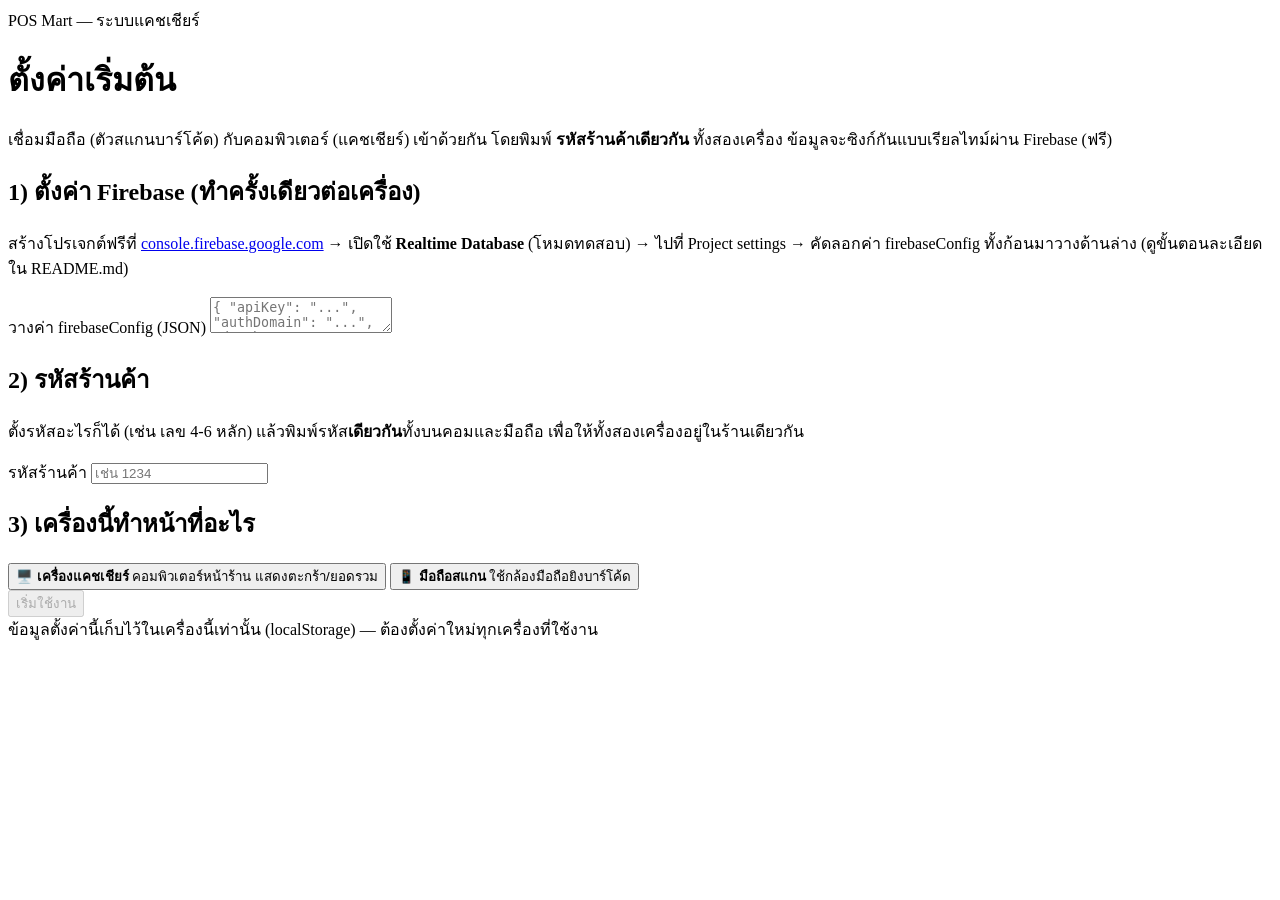
==== index.html @ 31ddeb0e "Add files via upload" ====
<!DOCTYPE html>
<html lang="th">
<head>
<meta charset="UTF-8">
<meta name="viewport" content="width=device-width, initial-scale=1.0">
<title>ตั้งค่าระบบแคชเชียร์</title>
<link rel="stylesheet" href="css/style.css">
</head>
<body>
<div class="screen">
  <div class="topbar">
    <div class="brand"><span class="dot"></span> POS Mart — ระบบแคชเชียร์</div>
  </div>

  <div class="hero">
    <h1>ตั้งค่าเริ่มต้น</h1>
    <p class="sub">เชื่อมมือถือ (ตัวสแกนบาร์โค้ด) กับคอมพิวเตอร์ (แคชเชียร์) เข้าด้วยกัน โดยพิมพ์
      <b>รหัสร้านค้าเดียวกัน</b> ทั้งสองเครื่อง ข้อมูลจะซิงก์กันแบบเรียลไทม์ผ่าน Firebase (ฟรี)</p>

    <div class="card">
      <h2>1) ตั้งค่า Firebase (ทำครั้งเดียวต่อเครื่อง)</h2>
      <p class="hint">
        สร้างโปรเจกต์ฟรีที่ <a href="https://console.firebase.google.com" target="_blank" rel="noopener">console.firebase.google.com</a>
        → เปิดใช้ <b>Realtime Database</b> (โหมดทดสอบ) → ไปที่ Project settings → คัดลอกค่า
        <span class="num">firebaseConfig</span> ทั้งก้อนมาวางด้านล่าง (ดูขั้นตอนละเอียดใน README.md)
      </p>
      <div class="field">
        <label for="fbConfig">วางค่า firebaseConfig (JSON)</label>
        <textarea id="fbConfig" placeholder='{ "apiKey": "...", "authDomain": "...", "databaseURL": "https://xxx.firebaseio.com", "projectId": "...", ... }'></textarea>
      </div>
      <div id="fbErr" class="error-msg" style="display:none;"></div>
      <div id="fbOk" class="success-msg" style="display:none;">✓ รูปแบบข้อมูลถูกต้อง</div>
    </div>

    <div class="card">
      <h2>2) รหัสร้านค้า</h2>
      <p class="hint">ตั้งรหัสอะไรก็ได้ (เช่น เลข 4-6 หลัก) แล้วพิมพ์รหัส<b>เดียวกัน</b>ทั้งบนคอมและมือถือ เพื่อให้ทั้งสองเครื่องอยู่ในร้านเดียวกัน</p>
      <div class="field">
        <label for="storeCode">รหัสร้านค้า</label>
        <input id="storeCode" type="text" placeholder="เช่น 1234" maxlength="20">
      </div>
    </div>

    <div class="card">
      <h2>3) เครื่องนี้ทำหน้าที่อะไร</h2>
      <div class="role-picker">
        <button class="role-btn" data-role="cashier" type="button">
          <span class="emoji">🖥️</span>
          <strong>เครื่องแคชเชียร์</strong>
          <span class="desc">คอมพิวเตอร์หน้าร้าน แสดงตะกร้า/ยอดรวม</span>
        </button>
        <button class="role-btn" data-role="scanner" type="button">
          <span class="emoji">📱</span>
          <strong>มือถือสแกน</strong>
          <span class="desc">ใช้กล้องมือถือยิงบาร์โค้ด</span>
        </button>
      </div>
    </div>

    <button id="startBtn" class="btn-primary" disabled>เริ่มใช้งาน</button>
    <div id="startErr" class="error-msg" style="display:none;"></div>
  </div>

  <div class="footer-note">ข้อมูลตั้งค่านี้เก็บไว้ในเครื่องนี้เท่านั้น (localStorage) — ต้องตั้งค่าใหม่ทุกเครื่องที่ใช้งาน</div>
</div>

<script src="js/app.js"></script>
<script>
  let selectedRole = getRole() || null;

  // prefill if returning
  const existingCfg = getFirebaseConfig();
  if(existingCfg) document.getElementById('fbConfig').value = JSON.stringify(existingCfg, null, 2);
  const existingCode = getStoreCode();
  if(existingCode) document.getElementById('storeCode').value = existingCode;
  if(selectedRole){
    document.querySelectorAll('.role-btn').forEach(b=>{
      if(b.dataset.role === selectedRole) b.classList.add('selected');
    });
  }

  document.querySelectorAll('.role-btn').forEach(btn=>{
    btn.addEventListener('click', ()=>{
      document.querySelectorAll('.role-btn').forEach(b=>b.classList.remove('selected'));
      btn.classList.add('selected');
      selectedRole = btn.dataset.role;
      validate();
    });
  });

  const fbConfigEl = document.getElementById('fbConfig');
  const storeCodeEl = document.getElementById('storeCode');
  const fbErr = document.getElementById('fbErr');
  const fbOk = document.getElementById('fbOk');
  const startBtn = document.getElementById('startBtn');
  const startErr = document.getElementById('startErr');

  function parseConfig(){
    const raw = fbConfigEl.value.trim();
    if(!raw) return null;
    try{
      const obj = JSON.parse(raw);
      if(obj.apiKey && obj.databaseURL){ return obj; }
      return null;
    }catch(e){ return null; }
  }

  function validate(){
    const cfg = parseConfig();
    const codeOk = storeCodeEl.value.trim().length > 0;
    if(fbConfigEl.value.trim().length === 0){
      fbErr.style.display='none'; fbOk.style.display='none';
    } else if(!cfg){
      fbErr.textContent = 'รูปแบบ JSON ไม่ถูกต้อง หรือขาด apiKey / databaseURL';
      fbErr.style.display='block'; fbOk.style.display='none';
    } else {
      fbErr.style.display='none'; fbOk.style.display='block';
    }
    startBtn.disabled = !(cfg && codeOk && selectedRole);
  }

  fbConfigEl.addEventListener('input', validate);
  storeCodeEl.addEventListener('input', validate);
  validate();

  startBtn.addEventListener('click', ()=>{
    const cfg = parseConfig();
    const code = storeCodeEl.value.trim();
    if(!cfg || !code || !selectedRole) return;
    localStorage.setItem(LS_KEYS.FIREBASE_CONFIG, JSON.stringify(cfg));
    localStorage.setItem(LS_KEYS.STORE_CODE, code);
    localStorage.setItem(LS_KEYS.ROLE, selectedRole);
    goTo(selectedRole === 'cashier' ? 'cashier.html' : 'scanner.html');
  });
</script>
</body>
</html>
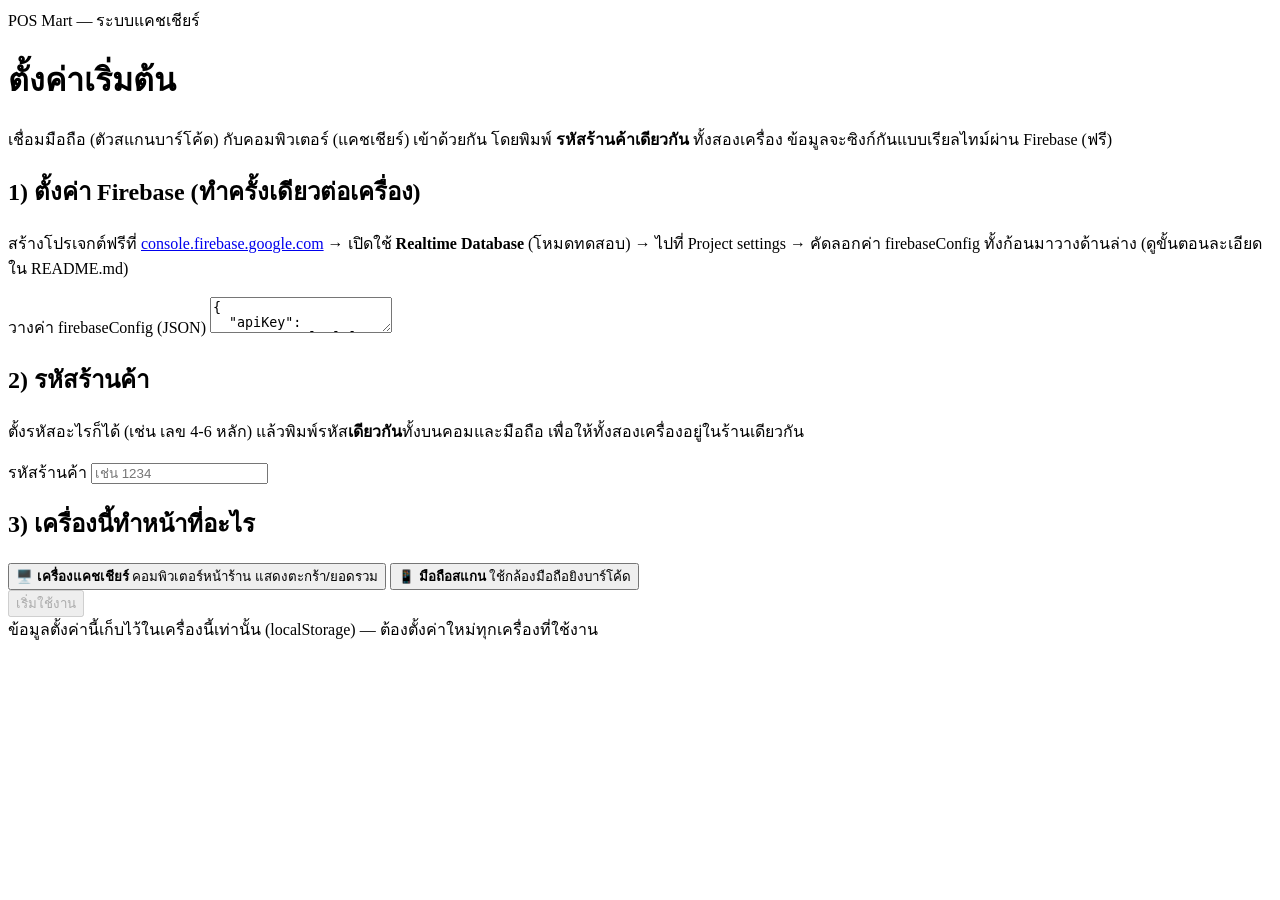
==== commit e946abfc: "Update index.html" ====
--- a/index.html
+++ b/index.html
@@ -26,7 +26,15 @@
       </p>
       <div class="field">
         <label for="fbConfig">วางค่า firebaseConfig (JSON)</label>
-        <textarea id="fbConfig" placeholder='{ "apiKey": "...", "authDomain": "...", "databaseURL": "https://xxx.firebaseio.com", "projectId": "...", ... }'></textarea>
+        <textarea id="fbConfig" placeholder='{ "apiKey": "...", "authDomain": "...", "databaseURL": "https://xxx.firebaseio.com", "projectId": "...", ... }'>{
+  "apiKey": "AIzaSyD5O3AlUzl3lsIY2D0EKz3VcSRrdp95ZyA",
+  "authDomain": "pos-sym.firebaseapp.com",
+  "databaseURL": "https://pos-sym-default-rtdb.asia-southeast1.firebasedatabase.app",
+  "projectId": "pos-sym",
+  "storageBucket": "pos-sym.firebasestorage.app",
+  "messagingSenderId": "713361882605",
+  "appId": "1:713361882605:web:24bf2f306c1fb013dc3be4"
+}</textarea>
       </div>
       <div id="fbErr" class="error-msg" style="display:none;"></div>
       <div id="fbOk" class="success-msg" style="display:none;">✓ รูปแบบข้อมูลถูกต้อง</div>
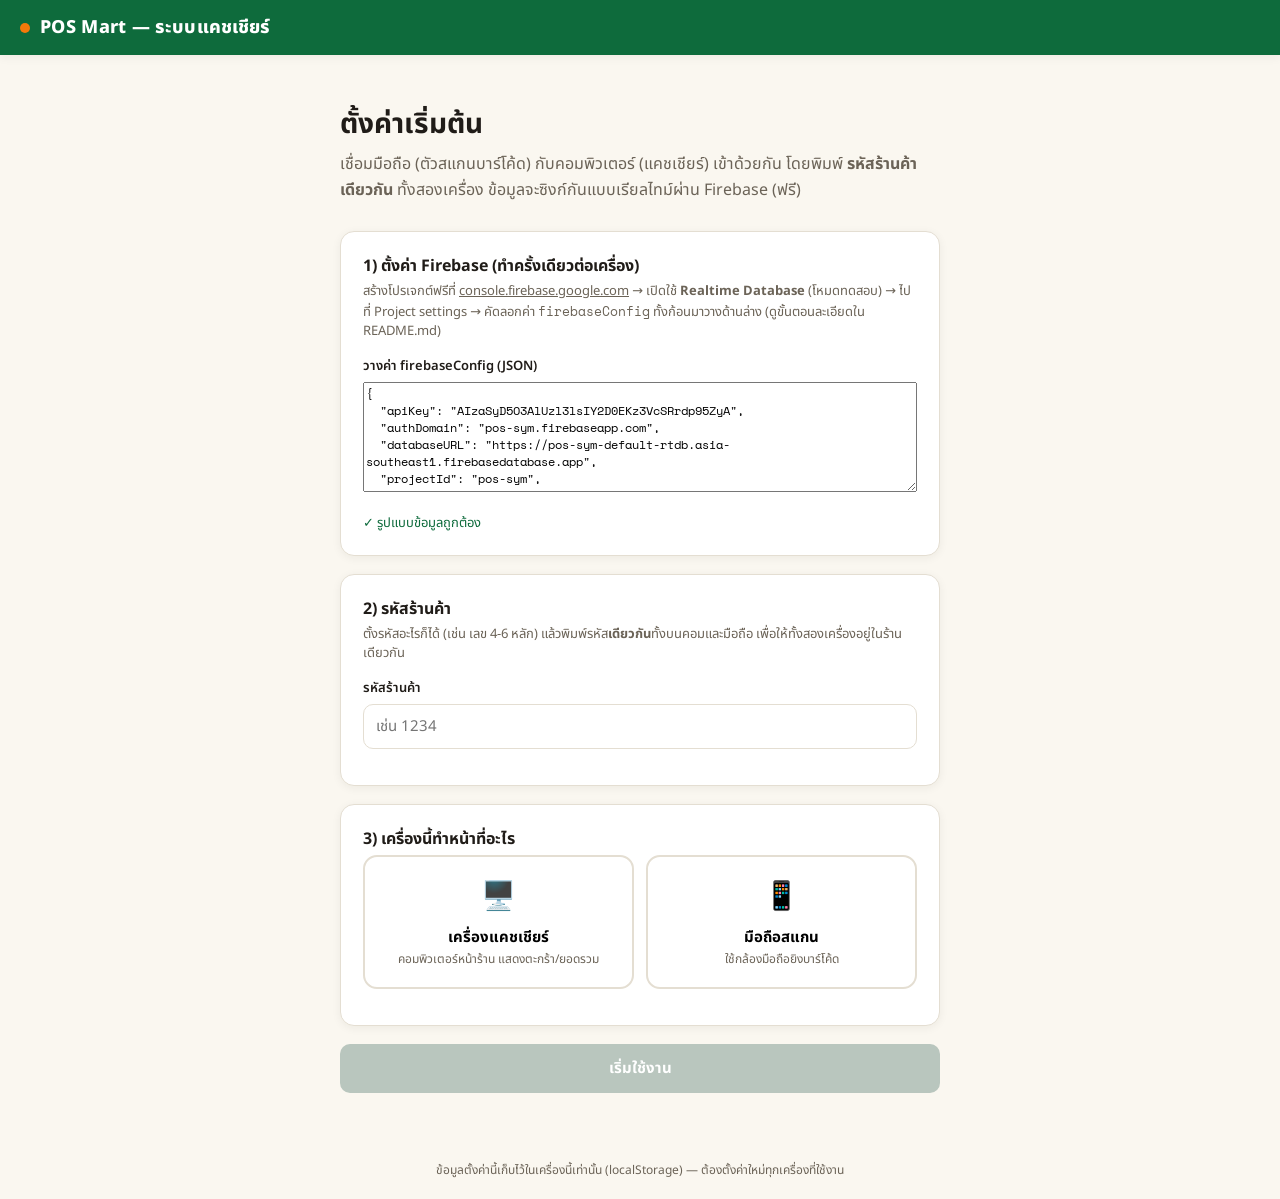
==== commit 6c338c7a: "Add files via upload" ====
--- a/index.html
+++ b/index.html
@@ -4,7 +4,7 @@
 <meta charset="UTF-8">
 <meta name="viewport" content="width=device-width, initial-scale=1.0">
 <title>ตั้งค่าระบบแคชเชียร์</title>
-<link rel="stylesheet" href="css/style.css">
+<link rel="stylesheet" href="style.css">
 </head>
 <body>
 <div class="screen">
@@ -72,7 +72,7 @@
   <div class="footer-note">ข้อมูลตั้งค่านี้เก็บไว้ในเครื่องนี้เท่านั้น (localStorage) — ต้องตั้งค่าใหม่ทุกเครื่องที่ใช้งาน</div>
 </div>
 
-<script src="js/app.js"></script>
+<script src="app.js"></script>
 <script>
   let selectedRole = getRole() || null;
 
--- a/style.css
+++ b/style.css
@@ -0,0 +1,273 @@
+/* =========================================================
+   ระบบแคชเชียร์ (Convenience Store POS)
+   Design tokens
+   - Base:     #FAF7F0  (receipt paper)
+   - Ink:      #201C18  (text)
+   - Green:    #0E6B3C  (fresh / brand)
+   - Orange:   #F4790A  (price tag / accent)
+   - Red:      #D8402C  (total / alerts)
+   - Line:     #E4DED2  (hairline dividers)
+   - LED bg:   #0B1410  (register display)
+   - LED text: #33FF8C  (register display glow)
+   ========================================================= */
+
+@import url('https://fonts.googleapis.com/css2?family=Noto+Sans+Thai:wght@400;500;600;700;800&family=Space+Mono:wght@400;700&display=swap');
+
+:root{
+  --paper:#FAF7F0;
+  --ink:#201C18;
+  --ink-soft:#6B6357;
+  --green:#0E6B3C;
+  --green-dark:#0A4E2C;
+  --orange:#F4790A;
+  --red:#D8402C;
+  --line:#E4DED2;
+  --card:#FFFFFF;
+  --led-bg:#0B1410;
+  --led-text:#33FF8C;
+  --radius:14px;
+  --shadow: 0 2px 10px rgba(32,28,24,0.06);
+}
+
+*{ box-sizing:border-box; }
+
+html,body{
+  margin:0; padding:0;
+  background:var(--paper);
+  color:var(--ink);
+  font-family:'Noto Sans Thai', system-ui, sans-serif;
+  -webkit-font-smoothing:antialiased;
+}
+
+.num{ font-family:'Space Mono', monospace; font-variant-numeric: tabular-nums; }
+
+a{ color:inherit; }
+
+button{
+  font-family:inherit;
+  cursor:pointer;
+  border:none;
+  border-radius:10px;
+}
+button:focus-visible, input:focus-visible, select:focus-visible, [tabindex]:focus-visible{
+  outline:3px solid var(--orange);
+  outline-offset:2px;
+}
+
+input, select{
+  font-family:inherit;
+  border:1.5px solid var(--line);
+  border-radius:10px;
+  padding:10px 12px;
+  font-size:15px;
+  background:var(--card);
+  color:var(--ink);
+}
+
+/* ---------- layout shells ---------- */
+.screen{
+  min-height:100vh;
+  display:flex;
+  flex-direction:column;
+}
+
+.topbar{
+  display:flex;
+  align-items:center;
+  justify-content:space-between;
+  gap:12px;
+  padding:14px 20px;
+  background:var(--green);
+  color:#fff;
+  box-shadow:var(--shadow);
+  position:sticky; top:0; z-index:20;
+}
+.topbar .brand{
+  display:flex; align-items:center; gap:10px;
+  font-weight:800; letter-spacing:.3px; font-size:18px;
+}
+.brand .dot{ width:10px; height:10px; border-radius:50%; background:var(--orange); }
+.topbar .store-code{
+  font-family:'Space Mono', monospace;
+  background:rgba(255,255,255,.14);
+  padding:4px 10px;
+  border-radius:8px;
+  font-size:13px;
+  letter-spacing:1px;
+}
+.topbar .tabs{ display:flex; gap:6px; }
+.topbar .tabs button{
+  background:transparent; color:#fff; opacity:.72;
+  padding:8px 14px; font-size:14px; font-weight:600; border-radius:8px;
+}
+.topbar .tabs button.active{ opacity:1; background:rgba(255,255,255,.18); }
+.topbar .reset-link{ font-size:12px; color:#fff; opacity:.7; text-decoration:underline; background:none; padding:4px; }
+
+.container{
+  flex:1;
+  width:100%;
+  max-width:1160px;
+  margin:0 auto;
+  padding:20px;
+}
+
+/* ---------- setup / index page ---------- */
+.hero{
+  max-width:640px; margin:0 auto; padding:48px 20px;
+}
+.hero h1{ font-size:28px; margin:0 0 6px; }
+.hero .sub{ color:var(--ink-soft); margin:0 0 28px; line-height:1.6; }
+.card{
+  background:var(--card);
+  border:1px solid var(--line);
+  border-radius:var(--radius);
+  box-shadow:var(--shadow);
+  padding:22px;
+  margin-bottom:18px;
+}
+.card h2{ font-size:16px; margin:0 0 4px; }
+.card .hint{ font-size:13px; color:var(--ink-soft); margin:0 0 14px; line-height:1.5; }
+.field{ margin-bottom:14px; }
+.field label{ display:block; font-size:13px; font-weight:600; margin-bottom:6px; }
+.field input, .field select, .field textarea{ width:100%; }
+.field textarea{ font-family:'Space Mono',monospace; font-size:12px; min-height:110px; resize:vertical; }
+
+.role-picker{ display:grid; grid-template-columns:1fr 1fr; gap:12px; margin-bottom:14px; }
+.role-btn{
+  background:var(--card); border:2px solid var(--line); border-radius:var(--radius);
+  padding:18px 14px; text-align:center; transition:.15s;
+}
+.role-btn .emoji{ font-size:28px; display:block; margin-bottom:8px; }
+.role-btn strong{ display:block; font-size:15px; }
+.role-btn span.desc{ font-size:12px; color:var(--ink-soft); }
+.role-btn.selected{ border-color:var(--green); background:#F0F8F3; }
+
+.btn-primary{
+  background:var(--green); color:#fff; font-weight:700; font-size:15px;
+  padding:13px 20px; width:100%;
+}
+.btn-primary:disabled{ background:#B9C6BE; cursor:not-allowed; }
+.btn-secondary{
+  background:#fff; color:var(--ink); border:1.5px solid var(--line); font-weight:600;
+  padding:11px 18px;
+}
+.btn-danger{ background:var(--red); color:#fff; font-weight:700; }
+.btn-ghost{ background:transparent; color:var(--ink-soft); font-weight:600; text-decoration:underline; }
+
+.error-msg{ color:var(--red); font-size:13px; margin-top:8px; }
+.success-msg{ color:var(--green); font-size:13px; margin-top:8px; }
+
+/* ---------- cashier screen ---------- */
+.pos-grid{
+  display:grid;
+  grid-template-columns: 1.5fr 1fr;
+  gap:18px;
+  align-items:start;
+}
+@media (max-width: 860px){ .pos-grid{ grid-template-columns:1fr; } }
+
+.cart-card{
+  background:var(--card); border:1px solid var(--line); border-radius:var(--radius);
+  box-shadow:var(--shadow); overflow:hidden;
+}
+.cart-head{
+  display:grid; grid-template-columns: 1fr 90px 120px 90px 36px;
+  padding:12px 16px; font-size:12px; font-weight:700; color:var(--ink-soft);
+  border-bottom:1px solid var(--line); background:#FBF9F4;
+}
+.cart-row{
+  display:grid; grid-template-columns: 1fr 90px 120px 90px 36px;
+  padding:12px 16px; align-items:center; border-bottom:1px solid var(--line);
+  font-size:14px;
+}
+.cart-row:last-child{ border-bottom:none; }
+.cart-row .name{ font-weight:600; }
+.cart-row .barcode{ font-size:11px; color:var(--ink-soft); font-family:'Space Mono',monospace; }
+.qty-ctrl{ display:flex; align-items:center; gap:6px; }
+.qty-ctrl button{ width:26px; height:26px; background:#F0EEE7; font-weight:700; }
+.qty-ctrl span{ min-width:20px; text-align:center; font-family:'Space Mono',monospace; }
+.row-total{ font-weight:700; font-family:'Space Mono',monospace; }
+.del-btn{ background:transparent; color:var(--red); font-size:18px; }
+
+.empty-cart{ padding:60px 20px; text-align:center; color:var(--ink-soft); }
+.empty-cart .big{ font-size:38px; margin-bottom:10px; }
+
+.checkout-card{
+  background:var(--card); border:1px solid var(--line); border-radius:var(--radius);
+  box-shadow:var(--shadow); padding:20px; position:sticky; top:90px;
+}
+.led-display{
+  background:var(--led-bg); border-radius:10px; padding:18px 16px; margin-bottom:16px;
+}
+.led-display .label{ color:#8FE3B4; font-size:11px; letter-spacing:2px; margin-bottom:4px; }
+.led-display .amount{
+  color:var(--led-text); font-family:'Space Mono',monospace; font-size:36px; font-weight:700;
+  text-shadow:0 0 12px rgba(51,255,140,.55);
+  text-align:right;
+}
+.led-display .amount small{ font-size:16px; }
+.summary-line{ display:flex; justify-content:space-between; font-size:13px; color:var(--ink-soft); margin-bottom:6px; }
+.summary-line b{ color:var(--ink); font-family:'Space Mono',monospace; }
+
+.scan-code-box{
+  display:flex; align-items:center; justify-content:space-between; gap:10px;
+  background:#FFF6EA; border:1.5px dashed var(--orange); border-radius:10px;
+  padding:12px 14px; margin-bottom:16px;
+}
+.scan-code-box .code{ font-family:'Space Mono',monospace; font-size:20px; font-weight:700; letter-spacing:3px; color:var(--orange); }
+.scan-code-box .lbl{ font-size:11px; color:var(--ink-soft); }
+
+.quick-add{ display:flex; gap:8px; margin-bottom:16px; }
+.quick-add input{ flex:1; }
+
+/* ---------- products tab ---------- */
+.table-wrap{ background:var(--card); border:1px solid var(--line); border-radius:var(--radius); box-shadow:var(--shadow); overflow:hidden; }
+table{ width:100%; border-collapse:collapse; font-size:14px; }
+th, td{ text-align:left; padding:10px 14px; border-bottom:1px solid var(--line); }
+th{ font-size:12px; color:var(--ink-soft); background:#FBF9F4; }
+tr:last-child td{ border-bottom:none; }
+.price-tag{ font-family:'Space Mono',monospace; font-weight:700; color:var(--orange); }
+.icon-btn{ background:transparent; padding:6px; font-size:15px; }
+.icon-btn.edit{ color:var(--green); }
+.icon-btn.del{ color:var(--red); }
+
+.toolbar{ display:flex; justify-content:space-between; align-items:center; margin-bottom:14px; gap:10px; flex-wrap:wrap; }
+.toolbar input[type=search]{ min-width:220px; }
+
+/* ---------- sales tab ---------- */
+.sale-item{ display:flex; justify-content:space-between; align-items:center; padding:14px 16px; border-bottom:1px solid var(--line); }
+.sale-item:last-child{ border-bottom:none; }
+.sale-item .meta{ font-size:12px; color:var(--ink-soft); }
+.sale-item .amt{ font-family:'Space Mono',monospace; font-weight:700; font-size:16px; color:var(--green); }
+
+/* ---------- scanner (mobile) ---------- */
+.scanner-wrap{ max-width:480px; margin:0 auto; padding:16px; }
+#reader{ border-radius:var(--radius); overflow:hidden; box-shadow:var(--shadow); border:1px solid var(--line); }
+.scan-toast{
+  position:fixed; left:50%; bottom:24px; transform:translateX(-50%);
+  background:var(--ink); color:#fff; padding:14px 20px; border-radius:12px;
+  font-size:14px; box-shadow:0 6px 20px rgba(0,0,0,.25); max-width:90vw; text-align:center;
+  z-index:50; opacity:0; transition:opacity .25s, transform .25s;
+}
+.scan-toast.show{ opacity:1; transform:translateX(-50%) translateY(0); }
+.scan-toast.ok{ background:var(--green-dark); }
+.scan-toast.warn{ background:var(--orange); }
+.scan-toast.err{ background:var(--red); }
+
+.recent-log{ margin-top:16px; }
+.recent-log .item{ display:flex; justify-content:space-between; padding:9px 4px; border-bottom:1px solid var(--line); font-size:13px; }
+
+.modal-overlay{
+  position:fixed; inset:0; background:rgba(20,18,15,.55); display:flex; align-items:flex-end;
+  justify-content:center; z-index:60;
+}
+.modal-sheet{
+  background:#fff; width:100%; max-width:480px; border-radius:18px 18px 0 0; padding:22px;
+  box-shadow:0 -6px 30px rgba(0,0,0,.2);
+}
+.modal-sheet h3{ margin:0 0 4px; }
+.modal-sheet .hint{ font-size:13px; color:var(--ink-soft); margin:0 0 16px; }
+.modal-actions{ display:flex; gap:10px; margin-top:16px; }
+.modal-actions button{ flex:1; padding:13px; font-weight:700; }
+
+.footer-note{ text-align:center; color:var(--ink-soft); font-size:12px; padding:20px; }
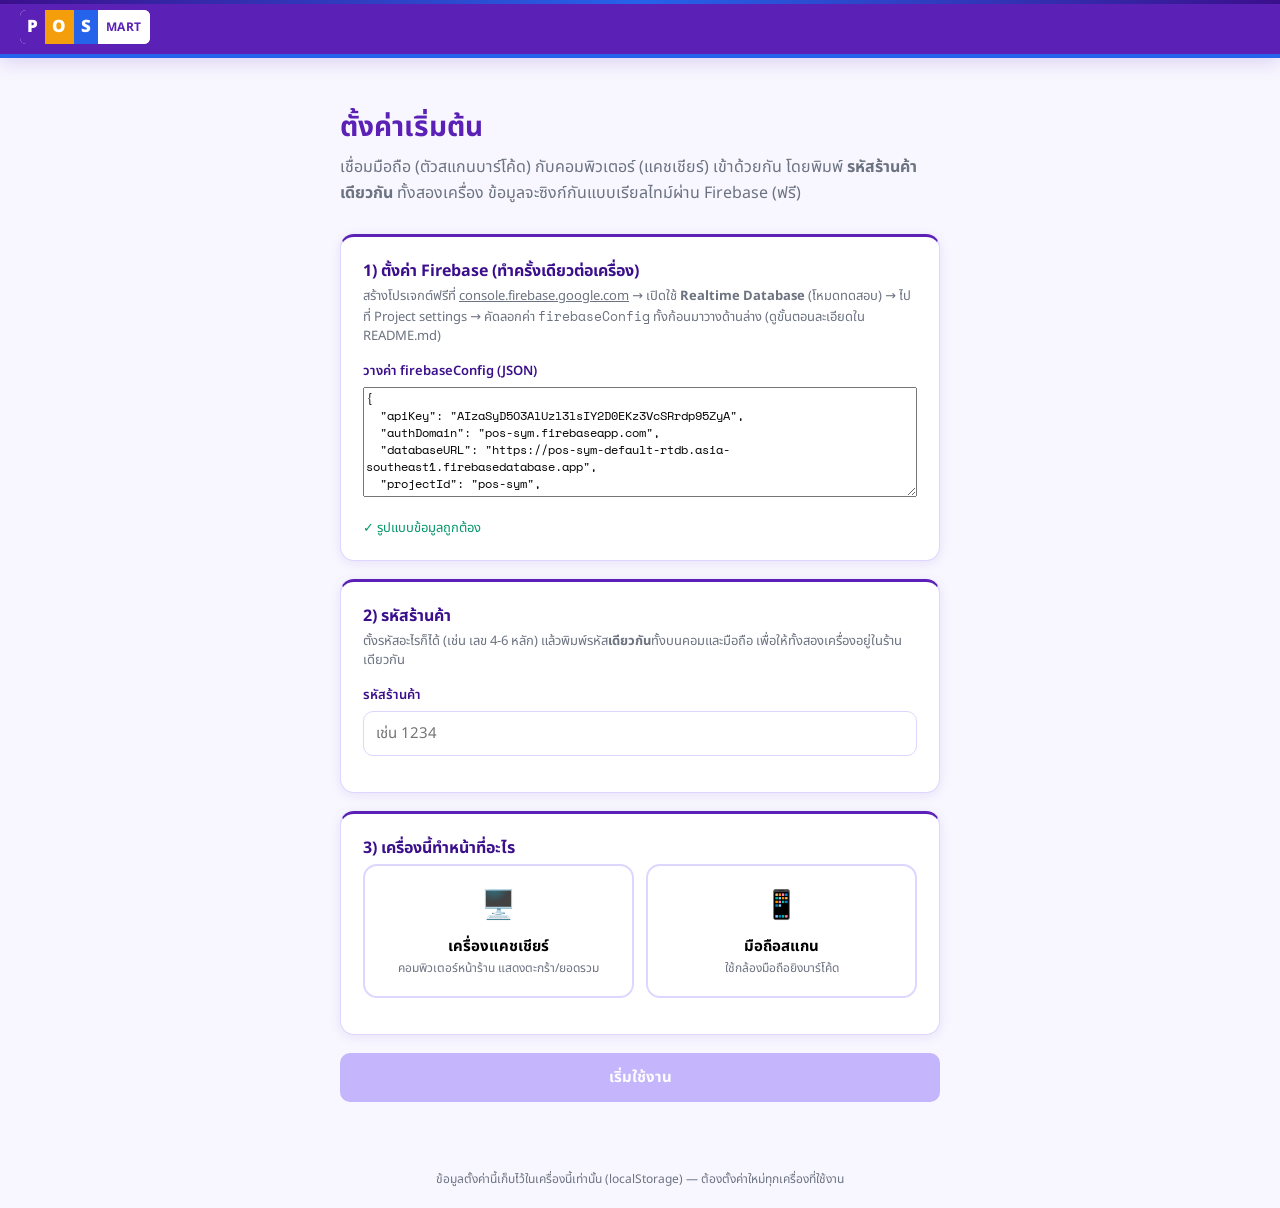
==== commit 8d481a12: "Add files via upload" ====
--- a/index.html
+++ b/index.html
@@ -9,7 +9,14 @@
 <body>
 <div class="screen">
   <div class="topbar">
-    <div class="brand"><span class="dot"></span> POS Mart — ระบบแคชเชียร์</div>
+    <div class="brand">
+      <div class="brand-logo">
+        <div class="seg seg-p">P</div>
+        <div class="seg seg-o">O</div>
+        <div class="seg seg-s">S</div>
+        <div class="seg seg-name">MART</div>
+      </div>
+    </div>
   </div>
 
   <div class="hero">
--- a/style.css
+++ b/style.css
@@ -1,32 +1,37 @@
 /* =========================================================
-   ระบบแคชเชียร์ (Convenience Store POS)
-   Design tokens
-   - Base:     #FAF7F0  (receipt paper)
-   - Ink:      #201C18  (text)
-   - Green:    #0E6B3C  (fresh / brand)
-   - Orange:   #F4790A  (price tag / accent)
-   - Red:      #D8402C  (total / alerts)
-   - Line:     #E4DED2  (hairline dividers)
-   - LED bg:   #0B1410  (register display)
-   - LED text: #33FF8C  (register display glow)
+   POS Mart — 7-Eleven inspired: Purple · White · Blue
    ========================================================= */
 
 @import url('https://fonts.googleapis.com/css2?family=Noto+Sans+Thai:wght@400;500;600;700;800&family=Space+Mono:wght@400;700&display=swap');
 
 :root{
-  --paper:#FAF7F0;
-  --ink:#201C18;
-  --ink-soft:#6B6357;
-  --green:#0E6B3C;
-  --green-dark:#0A4E2C;
-  --orange:#F4790A;
-  --red:#D8402C;
-  --line:#E4DED2;
+  /* Core palette — 7-Eleven inspired */
+  --purple:#5B21B6;
+  --purple-dark:#3B0F8C;
+  --purple-mid:#7C3AED;
+  --purple-light:#EDE9FE;
+  --blue:#1D4ED8;
+  --blue-mid:#2563EB;
+  --blue-light:#DBEAFE;
+  --white:#FFFFFF;
+
+  /* Functional */
+  --paper:#F8F7FF;
+  --ink:#1E1B4B;
+  --ink-soft:#6B7280;
+  --line:#DDD6FE;
   --card:#FFFFFF;
-  --led-bg:#0B1410;
-  --led-text:#33FF8C;
+  --red:#DC2626;
+  --orange:#F59E0B;
+  --green:#059669;
+
+  /* LED display */
+  --led-bg:#0D0B2A;
+  --led-text:#A78BFA;
+
   --radius:14px;
-  --shadow: 0 2px 10px rgba(32,28,24,0.06);
+  --shadow: 0 2px 12px rgba(91,33,182,0.10);
+  --shadow-strong: 0 4px 20px rgba(91,33,182,0.18);
 }
 
 *{ box-sizing:border-box; }
@@ -40,7 +45,6 @@
 }
 
 .num{ font-family:'Space Mono', monospace; font-variant-numeric: tabular-nums; }
-
 a{ color:inherit; }
 
 button{
@@ -50,7 +54,7 @@
   border-radius:10px;
 }
 button:focus-visible, input:focus-visible, select:focus-visible, [tabindex]:focus-visible{
-  outline:3px solid var(--orange);
+  outline:3px solid var(--blue-mid);
   outline-offset:2px;
 }
 
@@ -71,21 +75,51 @@
   flex-direction:column;
 }
 
+/* ---------- TOPBAR — 7-Eleven stripe style ---------- */
 .topbar{
   display:flex;
   align-items:center;
   justify-content:space-between;
   gap:12px;
-  padding:14px 20px;
-  background:var(--green);
+  padding:0 20px;
+  background:var(--purple);
   color:#fff;
-  box-shadow:var(--shadow);
+  box-shadow:var(--shadow-strong);
   position:sticky; top:0; z-index:20;
-}
+  min-height:58px;
+  border-bottom:4px solid var(--blue-mid);
+}
+/* Seven-style accent stripe at top */
+.topbar::before{
+  content:'';
+  position:absolute;
+  top:0; left:0; right:0;
+  height:4px;
+  background: linear-gradient(90deg, var(--purple-dark) 0%, var(--blue-mid) 50%, var(--purple-dark) 100%);
+}
+
 .topbar .brand{
   display:flex; align-items:center; gap:10px;
   font-weight:800; letter-spacing:.3px; font-size:18px;
 }
+/* 7-Eleven style logo block */
+.brand-logo{
+  display:flex; align-items:center; gap:0;
+  background:#fff;
+  border-radius:6px;
+  overflow:hidden;
+  height:34px;
+}
+.brand-logo .seg{
+  display:flex; align-items:center; justify-content:center;
+  font-weight:900; font-size:17px; line-height:1;
+  padding:0 7px; height:100%;
+}
+.brand-logo .seg-p{ background:var(--purple); color:#fff; }
+.brand-logo .seg-o{ background:var(--orange); color:#fff; }
+.brand-logo .seg-s{ background:var(--blue-mid); color:#fff; }
+.brand-logo .seg-name{ background:#fff; color:var(--purple); font-size:12px; font-weight:700; padding:0 8px; letter-spacing:.5px; }
+
 .brand .dot{ width:10px; height:10px; border-radius:50%; background:var(--orange); }
 .topbar .store-code{
   font-family:'Space Mono', monospace;
@@ -95,12 +129,17 @@
   font-size:13px;
   letter-spacing:1px;
 }
-.topbar .tabs{ display:flex; gap:6px; }
+.topbar .tabs{ display:flex; gap:4px; }
 .topbar .tabs button{
   background:transparent; color:#fff; opacity:.72;
   padding:8px 14px; font-size:14px; font-weight:600; border-radius:8px;
-}
-.topbar .tabs button.active{ opacity:1; background:rgba(255,255,255,.18); }
+  transition:.15s;
+}
+.topbar .tabs button.active{
+  opacity:1;
+  background:var(--blue-mid);
+  box-shadow: 0 2px 8px rgba(37,99,235,.4);
+}
 .topbar .reset-link{ font-size:12px; color:#fff; opacity:.7; text-decoration:underline; background:none; padding:4px; }
 
 .container{
@@ -115,8 +154,9 @@
 .hero{
   max-width:640px; margin:0 auto; padding:48px 20px;
 }
-.hero h1{ font-size:28px; margin:0 0 6px; }
+.hero h1{ font-size:28px; margin:0 0 6px; color:var(--purple); }
 .hero .sub{ color:var(--ink-soft); margin:0 0 28px; line-height:1.6; }
+
 .card{
   background:var(--card);
   border:1px solid var(--line);
@@ -124,11 +164,12 @@
   box-shadow:var(--shadow);
   padding:22px;
   margin-bottom:18px;
-}
-.card h2{ font-size:16px; margin:0 0 4px; }
+  border-top:3px solid var(--purple);
+}
+.card h2{ font-size:16px; margin:0 0 4px; color:var(--purple-dark); }
 .card .hint{ font-size:13px; color:var(--ink-soft); margin:0 0 14px; line-height:1.5; }
 .field{ margin-bottom:14px; }
-.field label{ display:block; font-size:13px; font-weight:600; margin-bottom:6px; }
+.field label{ display:block; font-size:13px; font-weight:600; margin-bottom:6px; color:var(--purple-dark); }
 .field input, .field select, .field textarea{ width:100%; }
 .field textarea{ font-family:'Space Mono',monospace; font-size:12px; min-height:110px; resize:vertical; }
 
@@ -140,17 +181,29 @@
 .role-btn .emoji{ font-size:28px; display:block; margin-bottom:8px; }
 .role-btn strong{ display:block; font-size:15px; }
 .role-btn span.desc{ font-size:12px; color:var(--ink-soft); }
-.role-btn.selected{ border-color:var(--green); background:#F0F8F3; }
+.role-btn.selected{
+  border-color:var(--purple);
+  background:var(--purple-light);
+  box-shadow: 0 0 0 2px rgba(91,33,182,.2);
+}
 
 .btn-primary{
-  background:var(--green); color:#fff; font-weight:700; font-size:15px;
+  background: linear-gradient(135deg, var(--purple) 0%, var(--blue-mid) 100%);
+  color:#fff; font-weight:700; font-size:15px;
   padding:13px 20px; width:100%;
-}
-.btn-primary:disabled{ background:#B9C6BE; cursor:not-allowed; }
+  box-shadow: 0 3px 10px rgba(91,33,182,.3);
+  transition:.15s;
+}
+.btn-primary:hover:not(:disabled){
+  background: linear-gradient(135deg, var(--purple-dark) 0%, var(--blue) 100%);
+  box-shadow: 0 4px 14px rgba(91,33,182,.4);
+}
+.btn-primary:disabled{ background:#C4B5FD; cursor:not-allowed; box-shadow:none; }
 .btn-secondary{
-  background:#fff; color:var(--ink); border:1.5px solid var(--line); font-weight:600;
-  padding:11px 18px;
-}
+  background:#fff; color:var(--purple); border:1.5px solid var(--purple);
+  font-weight:600; padding:11px 18px; transition:.15s;
+}
+.btn-secondary:hover{ background:var(--purple-light); }
 .btn-danger{ background:var(--red); color:#fff; font-weight:700; }
 .btn-ghost{ background:transparent; color:var(--ink-soft); font-weight:600; text-decoration:underline; }
 
@@ -172,21 +225,23 @@
 }
 .cart-head{
   display:grid; grid-template-columns: 1fr 90px 120px 90px 36px;
-  padding:12px 16px; font-size:12px; font-weight:700; color:var(--ink-soft);
-  border-bottom:1px solid var(--line); background:#FBF9F4;
+  padding:12px 16px; font-size:12px; font-weight:700; color:#fff;
+  border-bottom:1px solid var(--line);
+  background: linear-gradient(90deg, var(--purple) 0%, var(--blue-mid) 100%);
 }
 .cart-row{
   display:grid; grid-template-columns: 1fr 90px 120px 90px 36px;
   padding:12px 16px; align-items:center; border-bottom:1px solid var(--line);
-  font-size:14px;
-}
+  font-size:14px; transition: background .15s;
+}
+.cart-row:hover{ background:#F5F3FF; }
 .cart-row:last-child{ border-bottom:none; }
 .cart-row .name{ font-weight:600; }
 .cart-row .barcode{ font-size:11px; color:var(--ink-soft); font-family:'Space Mono',monospace; }
 .qty-ctrl{ display:flex; align-items:center; gap:6px; }
-.qty-ctrl button{ width:26px; height:26px; background:#F0EEE7; font-weight:700; }
+.qty-ctrl button{ width:26px; height:26px; background:var(--purple-light); color:var(--purple); font-weight:700; border:1px solid var(--line); }
 .qty-ctrl span{ min-width:20px; text-align:center; font-family:'Space Mono',monospace; }
-.row-total{ font-weight:700; font-family:'Space Mono',monospace; }
+.row-total{ font-weight:700; font-family:'Space Mono',monospace; color:var(--blue-mid); }
 .del-btn{ background:transparent; color:var(--red); font-size:18px; }
 
 .empty-cart{ padding:60px 20px; text-align:center; color:var(--ink-soft); }
@@ -194,15 +249,19 @@
 
 .checkout-card{
   background:var(--card); border:1px solid var(--line); border-radius:var(--radius);
-  box-shadow:var(--shadow); padding:20px; position:sticky; top:90px;
-}
+  box-shadow:var(--shadow); padding:20px; position:sticky; top:72px;
+}
+
+/* LED display — purple glow */
 .led-display{
   background:var(--led-bg); border-radius:10px; padding:18px 16px; margin-bottom:16px;
-}
-.led-display .label{ color:#8FE3B4; font-size:11px; letter-spacing:2px; margin-bottom:4px; }
+  border:1px solid rgba(167,139,250,.2);
+  box-shadow: inset 0 0 20px rgba(91,33,182,.15);
+}
+.led-display .label{ color:#A78BFA; font-size:11px; letter-spacing:2px; margin-bottom:4px; text-transform:uppercase; }
 .led-display .amount{
   color:var(--led-text); font-family:'Space Mono',monospace; font-size:36px; font-weight:700;
-  text-shadow:0 0 12px rgba(51,255,140,.55);
+  text-shadow:0 0 16px rgba(167,139,250,.7), 0 0 4px rgba(167,139,250,.5);
   text-align:right;
 }
 .led-display .amount small{ font-size:16px; }
@@ -211,10 +270,10 @@
 
 .scan-code-box{
   display:flex; align-items:center; justify-content:space-between; gap:10px;
-  background:#FFF6EA; border:1.5px dashed var(--orange); border-radius:10px;
+  background:var(--blue-light); border:1.5px dashed var(--blue-mid); border-radius:10px;
   padding:12px 14px; margin-bottom:16px;
 }
-.scan-code-box .code{ font-family:'Space Mono',monospace; font-size:20px; font-weight:700; letter-spacing:3px; color:var(--orange); }
+.scan-code-box .code{ font-family:'Space Mono',monospace; font-size:20px; font-weight:700; letter-spacing:3px; color:var(--blue-mid); }
 .scan-code-box .lbl{ font-size:11px; color:var(--ink-soft); }
 
 .quick-add{ display:flex; gap:8px; margin-bottom:16px; }
@@ -224,11 +283,12 @@
 .table-wrap{ background:var(--card); border:1px solid var(--line); border-radius:var(--radius); box-shadow:var(--shadow); overflow:hidden; }
 table{ width:100%; border-collapse:collapse; font-size:14px; }
 th, td{ text-align:left; padding:10px 14px; border-bottom:1px solid var(--line); }
-th{ font-size:12px; color:var(--ink-soft); background:#FBF9F4; }
+th{ font-size:12px; color:#fff; background:linear-gradient(90deg, var(--purple) 0%, var(--blue-mid) 100%); }
 tr:last-child td{ border-bottom:none; }
-.price-tag{ font-family:'Space Mono',monospace; font-weight:700; color:var(--orange); }
+tr:hover td{ background:#F5F3FF; }
+.price-tag{ font-family:'Space Mono',monospace; font-weight:700; color:var(--purple); }
 .icon-btn{ background:transparent; padding:6px; font-size:15px; }
-.icon-btn.edit{ color:var(--green); }
+.icon-btn.edit{ color:var(--blue-mid); }
 .icon-btn.del{ color:var(--red); }
 
 .toolbar{ display:flex; justify-content:space-between; align-items:center; margin-bottom:14px; gap:10px; flex-wrap:wrap; }
@@ -238,36 +298,133 @@
 .sale-item{ display:flex; justify-content:space-between; align-items:center; padding:14px 16px; border-bottom:1px solid var(--line); }
 .sale-item:last-child{ border-bottom:none; }
 .sale-item .meta{ font-size:12px; color:var(--ink-soft); }
-.sale-item .amt{ font-family:'Space Mono',monospace; font-weight:700; font-size:16px; color:var(--green); }
+.sale-item .amt{ font-family:'Space Mono',monospace; font-weight:700; font-size:16px; color:var(--purple); }
 
 /* ---------- scanner (mobile) ---------- */
 .scanner-wrap{ max-width:480px; margin:0 auto; padding:16px; }
-#reader{ border-radius:var(--radius); overflow:hidden; box-shadow:var(--shadow); border:1px solid var(--line); }
+#reader{
+  border-radius:var(--radius); overflow:hidden; box-shadow:var(--shadow-strong);
+  border:2px solid var(--purple);
+}
+
+/* Scanner viewfinder overlay */
+.scanner-viewfinder{
+  position:relative;
+}
+.scanner-viewfinder::after{
+  content:'';
+  position:absolute; inset:0;
+  border-radius:var(--radius);
+  border: 3px solid var(--purple-mid);
+  pointer-events:none;
+  z-index:5;
+  box-shadow: inset 0 0 0 2px rgba(167,139,250,.3);
+}
+
+/* ---------- SCAN TOAST — big & bold for mobile ---------- */
 .scan-toast{
-  position:fixed; left:50%; bottom:24px; transform:translateX(-50%);
-  background:var(--ink); color:#fff; padding:14px 20px; border-radius:12px;
-  font-size:14px; box-shadow:0 6px 20px rgba(0,0,0,.25); max-width:90vw; text-align:center;
-  z-index:50; opacity:0; transition:opacity .25s, transform .25s;
+  position:fixed; left:50%; bottom:24px; transform:translateX(-50%) translateY(10px);
+  background:var(--ink); color:#fff; padding:16px 24px; border-radius:14px;
+  font-size:15px; font-weight:600;
+  box-shadow:0 8px 24px rgba(0,0,0,.3); max-width:92vw; text-align:center;
+  z-index:50; opacity:0; transition:opacity .2s, transform .2s;
+  border-left:4px solid var(--purple-mid);
 }
 .scan-toast.show{ opacity:1; transform:translateX(-50%) translateY(0); }
-.scan-toast.ok{ background:var(--green-dark); }
-.scan-toast.warn{ background:var(--orange); }
-.scan-toast.err{ background:var(--red); }
-
+.scan-toast.ok{
+  background:linear-gradient(135deg, var(--purple-dark) 0%, var(--blue) 100%);
+  border-left-color:var(--orange);
+}
+.scan-toast.warn{ background:var(--orange); border-left-color:#fff; }
+.scan-toast.err{ background:var(--red); border-left-color:#fff; }
+
+/* recent log — hidden on mobile */
 .recent-log{ margin-top:16px; }
-.recent-log .item{ display:flex; justify-content:space-between; padding:9px 4px; border-bottom:1px solid var(--line); font-size:13px; }
-
+.recent-log .item{
+  display:flex; justify-content:space-between; padding:9px 4px;
+  border-bottom:1px solid var(--line); font-size:13px;
+}
+@media (max-width: 600px){
+  .recent-log{ display:none !important; }
+  .scanner-wrap .card{ display:none !important; }
+}
+
+/* ---------- modal ---------- */
 .modal-overlay{
-  position:fixed; inset:0; background:rgba(20,18,15,.55); display:flex; align-items:flex-end;
+  position:fixed; inset:0; background:rgba(14,10,40,.6); display:flex; align-items:flex-end;
   justify-content:center; z-index:60;
+  backdrop-filter: blur(3px);
 }
 .modal-sheet{
-  background:#fff; width:100%; max-width:480px; border-radius:18px 18px 0 0; padding:22px;
-  box-shadow:0 -6px 30px rgba(0,0,0,.2);
-}
-.modal-sheet h3{ margin:0 0 4px; }
-.modal-sheet .hint{ font-size:13px; color:var(--ink-soft); margin:0 0 16px; }
+  background:#fff; width:100%; max-width:480px; border-radius:20px 20px 0 0; padding:24px;
+  box-shadow:0 -8px 40px rgba(91,33,182,.25);
+  border-top:4px solid var(--purple);
+}
+.modal-sheet h3{ margin:0 0 4px; color:var(--purple-dark); }
+.modal-sheet .hint{ font-size:13px; color:var(--ink-soft); margin:0 0 16px; line-height:1.5; }
 .modal-actions{ display:flex; gap:10px; margin-top:16px; }
 .modal-actions button{ flex:1; padding:13px; font-weight:700; }
 
 .footer-note{ text-align:center; color:var(--ink-soft); font-size:12px; padding:20px; }
+
+/* ---------- pending scan ---------- */
+.pending-scan{
+  display:flex; align-items:center; justify-content:space-between; gap:10px;
+  background:var(--purple-light); border:1.5px solid var(--purple);
+  border-radius:10px; padding:12px 14px; margin-bottom:12px;
+  animation:pulseIn .2s ease;
+}
+.pending-scan .info{ font-size:13px; }
+.pending-scan .info .nm{ font-weight:700; color:var(--purple-dark); }
+.pending-scan .info .pr{ font-family:'Space Mono',monospace; color:var(--purple); font-weight:700; }
+.pending-scan .actions{ display:flex; gap:6px; flex-shrink:0; }
+.pending-scan .actions button{ padding:8px 12px; font-size:13px; font-weight:700; }
+.pending-scan .actions .confirm{
+  background:linear-gradient(135deg, var(--purple) 0%, var(--blue-mid) 100%);
+  color:#fff;
+}
+.pending-scan .actions .reject{ background:transparent; color:var(--red); border:1.5px solid var(--red); }
+@keyframes pulseIn{ from{ opacity:0; transform:translateY(-6px); } to{ opacity:1; transform:translateY(0); } }
+
+/* ---------- payment screen ---------- */
+.payment-overlay{
+  position:fixed; inset:0; background:rgba(14,10,40,.65);
+  display:flex; align-items:center; justify-content:center; z-index:70; padding:20px;
+  backdrop-filter: blur(4px);
+}
+.payment-sheet{
+  background:#fff; width:100%; max-width:820px; max-height:92vh; overflow:auto;
+  border-radius:var(--radius); box-shadow:0 12px 50px rgba(91,33,182,.35); padding:22px;
+  border-top:4px solid var(--purple);
+}
+.payment-head{ display:flex; align-items:center; justify-content:space-between; margin-bottom:14px; }
+.payment-head h3{ margin:0; color:var(--purple-dark); }
+.payment-body{ display:grid; grid-template-columns:1.3fr 1fr; gap:18px; }
+@media (max-width:680px){ .payment-body{ grid-template-columns:1fr; } }
+.pay-items{ border:1px solid var(--line); border-radius:var(--radius); overflow:hidden; align-self:start; }
+.pay-item-row{
+  display:flex; justify-content:space-between; align-items:center; gap:10px;
+  padding:10px 14px; border-bottom:1px solid var(--line); font-size:14px;
+}
+.pay-item-row:last-child{ border-bottom:none; }
+.pay-item-row .nm{ font-weight:600; }
+.pay-item-row .meta{ font-size:12px; color:var(--ink-soft); }
+.pay-item-row .amt{ font-family:'Space Mono',monospace; font-weight:700; color:var(--purple); }
+.pay-side{ display:flex; flex-direction:column; }
+.receipt-preview{
+  font-family:'Space Mono',monospace; font-size:12.5px; line-height:1.7; white-space:pre-wrap;
+  background:#F5F3FF; border:1px dashed var(--purple); border-radius:10px; padding:14px;
+}
+.key-hints{
+  display:flex; flex-wrap:wrap; gap:16px; margin-top:18px; padding-top:14px;
+  border-top:1px solid var(--line); font-size:12px; color:var(--ink-soft);
+}
+.key-hints b{ color:var(--ink); background:var(--purple-light); padding:2px 6px; border-radius:5px; font-family:'Space Mono',monospace; }
+
+/* ---------- scan flash animation ---------- */
+@keyframes scanFlash{
+  0%{ box-shadow: 0 0 0 0 rgba(124,58,237,.6); }
+  70%{ box-shadow: 0 0 0 14px rgba(124,58,237,0); }
+  100%{ box-shadow: 0 0 0 0 rgba(124,58,237,0); }
+}
+.scan-flash{ animation: scanFlash .5s ease-out; }
